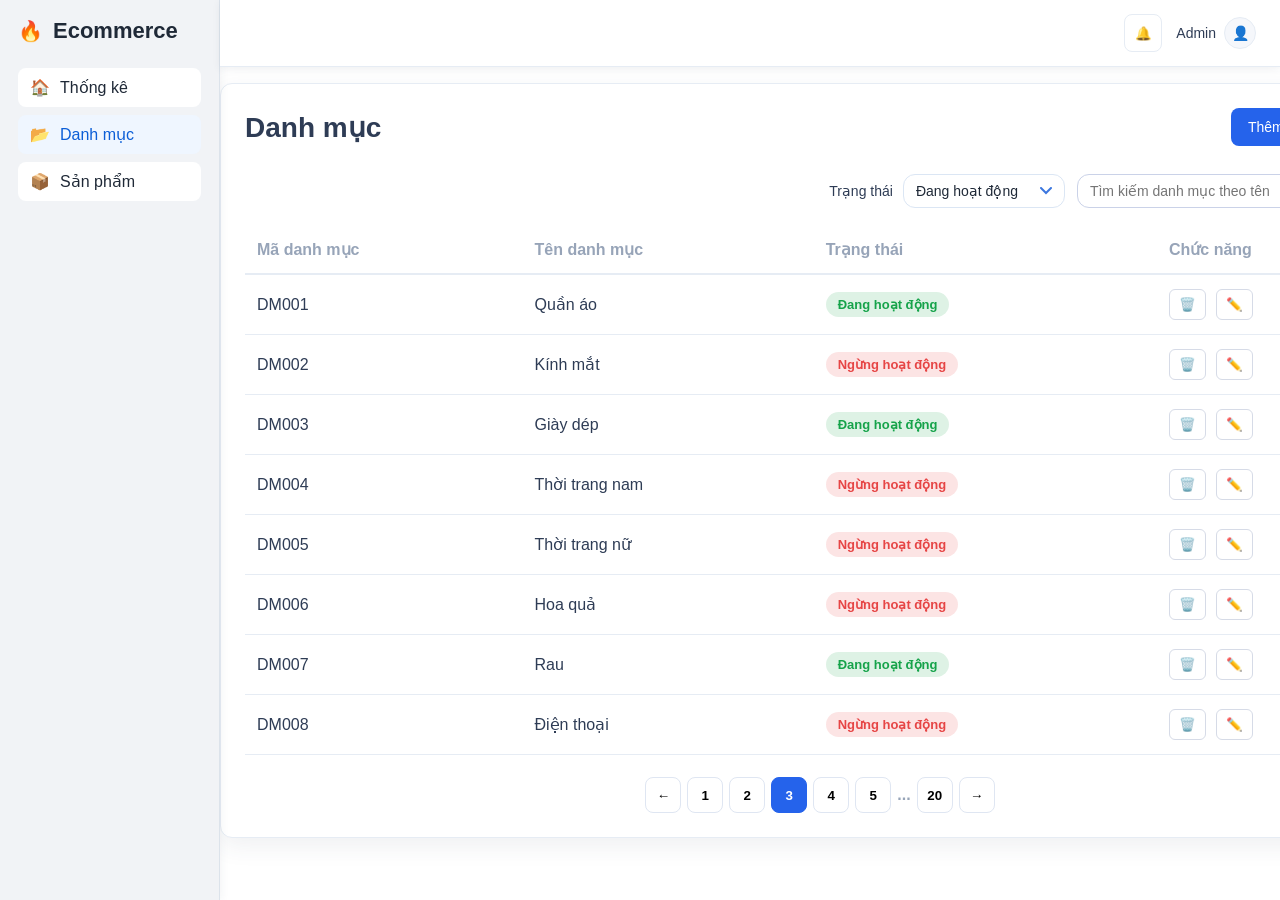
==== HTML/category-manager.html @ bc7134a8 "first commit" ====
<!DOCTYPE html>
<html lang="vi">
<head>
    <meta charset="UTF-8">
    <meta name="viewport" content="width=device-width, initial-scale=1.0">
    <title>Quản lý danh mục</title>
    <link rel="stylesheet" href="../CSS/category-manager.css">
</head>
<body>
    <div class="app-shell">
        <aside class="side-nav">
            <div class="brand">
                <span class="brand-icon">🔥</span>
                <h2>Ecommerce</h2>
            </div>
            <nav class="nav-list">
                <a href="#" class="nav-item">
                    <span class="nav-icon">🏠</span>
                    <span>Thống kê</span>
                </a>
                <a href="category-manager.html" class="nav-item active">
                    <span class="nav-icon">📂</span>
                    <span>Danh mục</span>
                </a>
                <a href="product-manager.html" class="nav-item">
                    <span class="nav-icon">📦</span>
                    <span>Sản phẩm</span>
                </a>
            </nav>
        </aside>

        <div class="content-area">
            <header class="app-header">
                <div class="header-left"></div>
                <div class="header-right">
                    <button class="icon-btn" aria-label="Thông báo">🔔</button>
                    <div class="profile">
                        <span class="profile-name">Admin</span>
                        <span class="profile-avatar" aria-label="Avatar người dùng">👤</span>
                    </div>
                </div>
            </header>

            <div class="category-page">
        <header class="page-header">
            <h1>Danh mục</h1>
            <button class="btn btn-primary">Thêm mới danh mục</button>
        </header>

        <section class="tools">
            <div class="filter">
                <label for="statusFilter">Trạng thái</label>
                <select id="statusFilter" name="statusFilter">
                    <option value="all">Tất cả</option>
                    <option value="active" selected>Đang hoạt động</option>
                    <option value="inactive">Ngừng hoạt động</option>
                </select> 
            </div>

            <div class="search">
                <input type="search" placeholder="Tìm kiếm danh mục theo tên" aria-label="Tìm kiếm danh mục">
                <button class="btn btn-secondary">Tìm</button>
            </div>
        </section>

        <table class="category-table">
            <thead>
                <tr>
                    <th>Mã danh mục</th>
                    <th>Tên danh mục</th>
                    <th>Trạng thái</th>
                    <th>Chức năng</th>
                </tr>
            </thead>
            <tbody>
                <tr>
                    <td>DM001</td>
                    <td>Quần áo</td>
                    <td><span class="badge active">Đang hoạt động</span></td>
                    <td>
                        <button class="action-btn delete" aria-label="Xóa"><span title="Xóa">🗑️</span></button>
                        <button class="action-btn edit" aria-label="Sửa"><span title="Sửa">✏️</span></button>
                    </td>
                </tr>
                <tr>
                    <td>DM002</td>
                    <td>Kính mắt</td>
                    <td><span class="badge inactive">Ngừng hoạt động</span></td>
                    <td>
                        <button class="action-btn delete" aria-label="Xóa"><span title="Xóa">🗑️</span></button>
                        <button class="action-btn edit" aria-label="Sửa"><span title="Sửa">✏️</span></button>
                    </td>
                </tr>
                <tr>
                    <td>DM003</td>
                    <td>Giày dép</td>
                    <td><span class="badge active">Đang hoạt động</span></td>
                    <td>
                        <button class="action-btn delete" aria-label="Xóa"><span title="Xóa">🗑️</span></button>
                        <button class="action-btn edit" aria-label="Sửa"><span title="Sửa">✏️</span></button>
                    </td>
                </tr>
                <tr>
                    <td>DM004</td>
                    <td>Thời trang nam</td>
                    <td><span class="badge inactive">Ngừng hoạt động</span></td>
                    <td>
                        <button class="action-btn delete" aria-label="Xóa"><span title="Xóa">🗑️</span></button>
                        <button class="action-btn edit" aria-label="Sửa"><span title="Sửa">✏️</span></button>
                    </td>
                </tr>
                <tr>
                    <td>DM005</td>
                    <td>Thời trang nữ</td>
                    <td><span class="badge inactive">Ngừng hoạt động</span></td>
                    <td>
                        <button class="action-btn delete" aria-label="Xóa"><span title="Xóa">🗑️</span></button>
                        <button class="action-btn edit" aria-label="Sửa"><span title="Sửa">✏️</span></button>
                    </td>
                </tr>
                <tr>
                    <td>DM006</td>
                    <td>Hoa quả</td>
                    <td><span class="badge inactive">Ngừng hoạt động</span></td>
                    <td>
                        <button class="action-btn delete" aria-label="Xóa"><span title="Xóa">🗑️</span></button>
                        <button class="action-btn edit" aria-label="Sửa"><span title="Sửa">✏️</span></button>
                    </td>
                </tr>
                <tr>
                    <td>DM007</td>
                    <td>Rau</td>
                    <td><span class="badge active">Đang hoạt động</span></td>
                    <td>
                        <button class="action-btn delete" aria-label="Xóa"><span title="Xóa">🗑️</span></button>
                        <button class="action-btn edit" aria-label="Sửa"><span title="Sửa">✏️</span></button>
                    </td>
                </tr>
                <tr>
                    <td>DM008</td>
                    <td>Điện thoại</td>
                    <td><span class="badge inactive">Ngừng hoạt động</span></td>
                    <td>
                        <button class="action-btn delete" aria-label="Xóa"><span title="Xóa">🗑️</span></button>
                        <button class="action-btn edit" aria-label="Sửa"><span title="Sửa">✏️</span></button>
                    </td>
                </tr>
            </tbody>
        </table>

        <nav class="pagination">
            <button class="page-btn">←</button>
            <button class="page-btn">1</button>
            <button class="page-btn">2</button>
            <button class="page-btn active">3</button>
            <button class="page-btn">4</button>
            <button class="page-btn">5</button>
            <span class="dots">...</span>
            <button class="page-btn">20</button>
            <button class="page-btn">→</button>
        </nav>
    </div>
</div> <!-- .content-area -->
</div> <!-- .app-shell -->
</body>
</html>
---- CSS/category-manager.css ----
:root {
  --bg: #f5f7fb;
  --surface: #ffffff;
  --text: #2e3c55;
  --muted: #97a4b8;
  --border: #e6ecf4;
  --primary: #2563eb;
  --primary-hover: #1e4fca;
  --danger: #e64545;
  --success: #16a34a;
  --gray-light: #f0f3f8;
}

* {
  box-sizing: border-box;
}

body {
  margin: 0;
  font-family: "Segoe UI", Tahoma, Geneva, Verdana, sans-serif;
  background: #ffffff;
  color: var(--text);
}

.app-shell {
  display: flex;
  min-height: 100vh;
  background: #ffffff;
}

.side-nav {
  width: 220px;
  padding: 18px;
  background: #f1f3f6;
  border-right: 1px solid #dce3eb;
  box-shadow: 2px 0 8px rgba(46, 60, 85, 0.05);
  position: sticky;
  top: 0;
  align-self: flex-start;
  height: 100vh;
}

.brand {
  display: flex;
  align-items: center;
  gap: 10px;
  margin-bottom: 24px;
}

.brand-icon {
  font-size: 20px;
}

.brand h2 {
  margin: 0;
  font-size: 22px;
  color: #1f2937;
}

.nav-list {
  display: flex;
  flex-direction: column;
  gap: 8px;
}

.nav-item {
  display: flex;
  align-items: center;
  gap: 10px;
  text-decoration: none;
  color: #1f2937;
  background: #fff;
  border-radius: 8px;
  padding: 10px 12px;
  font-weight: 500;
}

.nav-item:hover,
.nav-item.active {
  background: #eff6ff;
  color: #0b5ed7;
}

.nav-icon {
  font-size: 16px;
}

.content-area {
  width: calc(100% - 220px);
}

.app-header {
  width: 100%;
  background: #ffffff;
  border-bottom: 1px solid var(--border);
  box-shadow: 0 2px 8px rgba(46, 60, 85, 0.08);
  padding: 14px 24px;
  display: flex;
  justify-content: space-between;
  align-items: center;
  position: sticky;
  top: 0;
  z-index: 10;
}

.app-header .header-left h2 {
  margin: 0;
  font-size: 22px;
  font-weight: 700;
}

.header-right {
  display: flex;
  align-items: center;
  gap: 14px;
}

.icon-btn {
  border: 1px solid var(--border);
  border-radius: 8px;
  background: #fff;
  width: 38px;
  height: 38px;
  cursor: pointer;
}

.profile {
  display: flex;
  align-items: center;
  gap: 8px;
  font-size: 14px;
  color: var(--text);
}

.profile-avatar {
  width: 32px;
  height: 32px;
  display: inline-flex;
  align-items: center;
  justify-content: center;
  border-radius: 50%;
  border: 1px solid var(--border);
  background: #f5f7fb;
}

.category-page {
  width: min(1200px, 95vw);
  margin: 16px auto 30px;
  padding: 24px;
  background: var(--surface);
  border: 1px solid var(--border);
  border-radius: 12px;
  box-shadow: 0 8px 24px rgba(46, 60, 85, 0.08);
}

.page-header {
  display: flex;
  justify-content: space-between;
  align-items: center;
  margin-bottom: 26px;
}

.page-header h1 {
  margin: 0;
  font-size: 28px;
  font-weight: 700;
}

.btn {
  border: 1px solid transparent;
  border-radius: 8px;
  padding: 10px 16px;
  font-size: 14px;
  cursor: pointer;
  color: #fff;
}

.btn-primary {
  background: var(--primary);
}

.btn-primary:hover {
  background: var(--primary-hover);
}

.btn-secondary {
  background: #4b5563;
}

.btn-secondary:hover {
  background: #3f4f5f;
}

.tools {
  display: flex;
  justify-content: flex-end;
  align-items: center;
  gap: 12px;
  margin-bottom: 16px;
  flex-wrap: wrap;
}

.tools .filter,
.tools .search {
  margin: 0;
}

.tools .filter {
  display: flex;
  align-items: center;
  gap: 10px;
}

.filter,
.search {
  display: flex;
  align-items: center;
  gap: 10px;
}

.filter label,
.search input {
  font-size: 14px;
}

.filter select,
.search input {
  padding: 8px 12px;
  border-radius: 12px;
  border: 1px solid #dbe6f4;
  background: #ffffff;
  font-size: 14px;
  color: #1f2937;
}

.filter select {
  appearance: none;
  -webkit-appearance: none;
  -moz-appearance: none;
  background-image: url("data:image/svg+xml,%3Csvg xmlns='http://www.w3.org/2000/svg' width='12' height='8'%3E%3Cpath d='M1 1l5 5 5-5' stroke='%233c77df' stroke-width='2' fill='none' stroke-linecap='round'/%3E%3C/svg%3E");
  background-repeat: no-repeat;
  background-position: right 12px center;
  background-size: 12px 8px;
  padding-right: 36px;
}

.filter select:hover,
.search input:hover,
.filter select:focus,
.search input:focus {
  border-color: #a5c5f5;
  outline: none;
  box-shadow: 0 0 0 3px rgba(37, 99, 235, 0.12);
}

.search input {
  width: 250px;
  border: 1px solid #cad2e8;
}

.category-table {
  width: 100%;
  border-collapse: collapse;
  background: var(--surface);
}

.category-table thead th {
  text-align: left;
  font-weight: 600;
  color: var(--muted);
  border-bottom: 2px solid var(--border);
  padding: 14px 12px;
}

.category-table tbody tr:hover {
  background: var(--gray-light);
}

.category-table td {
  padding: 14px 12px;
  border-bottom: 1px solid var(--border);
  vertical-align: middle;
}

.badge {
  display: inline-flex;
  align-items: center;
  justify-content: center;
  border-radius: 999px;
  padding: 5px 12px;
  font-weight: 600;
  font-size: 13px;
  color: #fff;
}

.badge.active {
  background: rgba(22, 163, 74, 0.14);
  color: #16a34a;
}

.badge.inactive {
  background: rgba(230, 69, 69, 0.14);
  color: #e64545;
}

.action-btn {
  border: 1px solid #d6dbe7;
  border-radius: 6px;
  padding: 7px 9px;
  background: #fff;
  cursor: pointer;
  margin-right: 6px;
  color: #586275;
}

.action-btn:last-child {
  margin-right: 0;
}

.action-btn:hover {
  background: #eff3fb;
}

.action-btn.delete:hover {
  color: #e64545;
  border-color: rgba(230, 69, 69, 0.3);
}

.action-btn.edit:hover {
  color: #d97706;
  border-color: rgba(217, 119, 6, 0.3);
}

.pagination {
  display: flex;
  gap: 6px;
  justify-content: center;
  align-items: center;
  margin-top: 22px;
  flex-wrap: wrap;
}

.page-btn {
  width: 36px;
  height: 36px;
  border: 1px solid #dfe6f2;
  border-radius: 8px;
  background: #fff;
  font-weight: 600;
  cursor: pointer;
}

.page-btn.active,
.page-btn:hover {
  background: var(--primary);
  border-color: var(--primary);
  color: #fff;
}

.dots {
  font-weight: 700;
  color: var(--muted);
}

@media (max-width: 900px) {
  .category-page {
    width: 98vw;
    margin: 18px auto;
    padding: 16px;
  }

  .tools {
    flex-direction: column;
    align-items: flex-start;
  }

  .search input {
    width: 100%;
  }
}
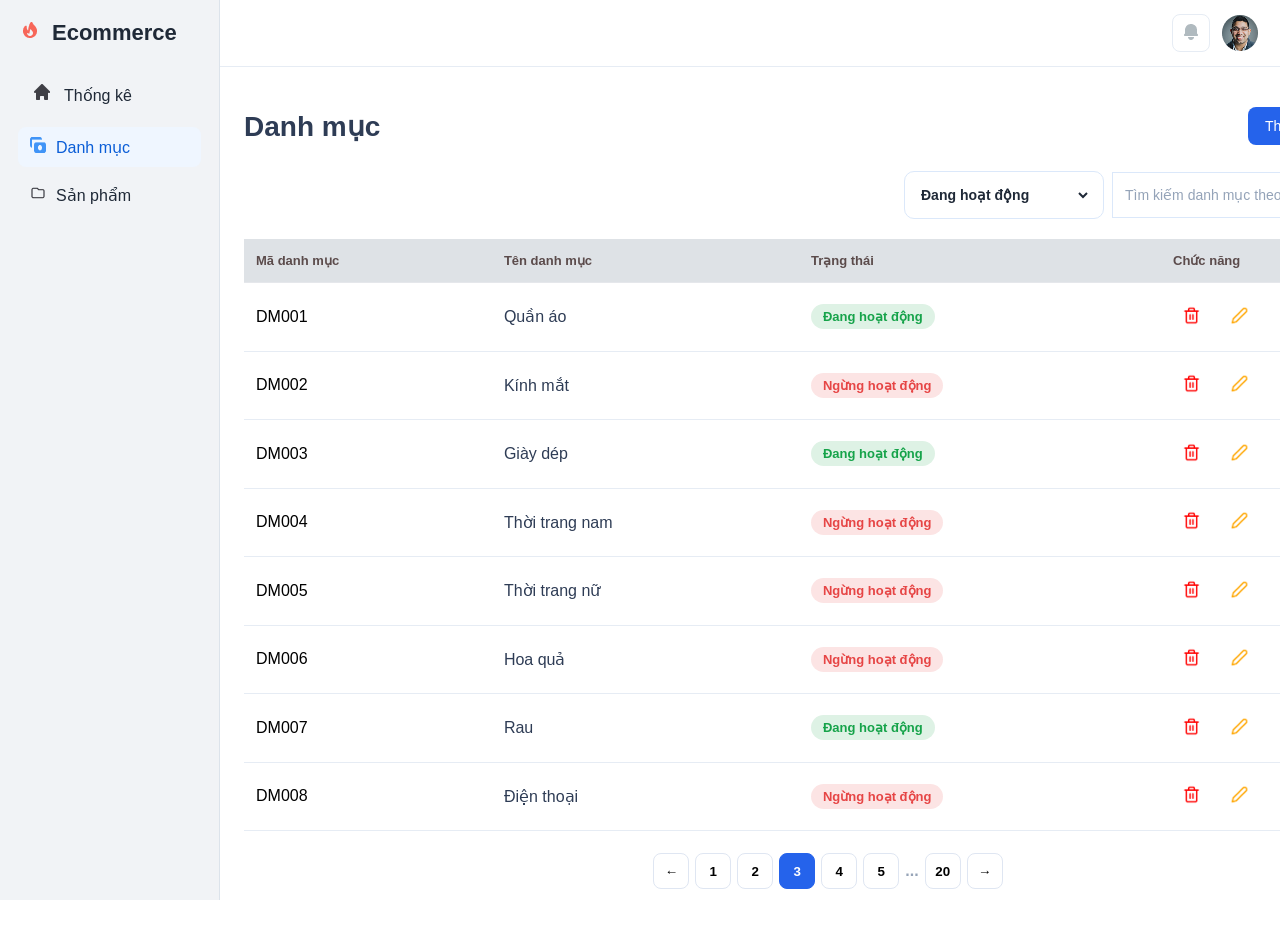
==== commit bc0dd107: "big project" ====
--- a/HTML/category-manager.html
+++ b/HTML/category-manager.html
@@ -6,24 +6,25 @@
     <title>Quản lý danh mục</title>
     <link rel="stylesheet" href="../CSS/category-manager.css">
 </head>
+<script></script>
 <body>
     <div class="app-shell">
         <aside class="side-nav">
             <div class="brand">
-                <span class="brand-icon">🔥</span>
+                <span class="brand-icon"><img src="../icon/Fire.png" alt=""></span>
                 <h2>Ecommerce</h2>
             </div>
             <nav class="nav-list">
-                <a href="#" class="nav-item">
-                    <span class="nav-icon">🏠</span>
+                <a href="statistics.html" class="nav-item">
+                    <span class="nav-icon"><img src="../icon/Home.png" alt=""></span>
                     <span>Thống kê</span>
                 </a>
                 <a href="category-manager.html" class="nav-item active">
-                    <span class="nav-icon">📂</span>
+                    <span class="nav-icon"><img src="../icon/Vector.png" alt=""></span>
                     <span>Danh mục</span>
                 </a>
                 <a href="product-manager.html" class="nav-item">
-                    <span class="nav-icon">📦</span>
+                    <span class="nav-icon"><img src="../icon/folder.png" alt=""></span>
                     <span>Sản phẩm</span>
                 </a>
             </nav>
@@ -33,10 +34,9 @@
             <header class="app-header">
                 <div class="header-left"></div>
                 <div class="header-right">
-                    <button class="icon-btn" aria-label="Thông báo">🔔</button>
+                    <button class="icon-btn" aria-label="Thông báo"><img src="../icon/Bell.png" alt=""></button>
                     <div class="profile">
-                        <span class="profile-name">Admin</span>
-                        <span class="profile-avatar" aria-label="Avatar người dùng">👤</span>
+                        <span class="profile-avatar" aria-label="Avatar người dùng"><img src="../picture/Ellipse 6.png" alt=""></span>
                     </div>
                 </div>
             </header>
@@ -44,28 +44,28 @@
             <div class="category-page">
         <header class="page-header">
             <h1>Danh mục</h1>
-            <button class="btn btn-primary">Thêm mới danh mục</button>
-        </header>
-
-        <section class="tools">
+           <a href="#categoryModal" class="btn btn-primary"> Thêm mới danh mục</a>
+        </header> 
+
+        <section class="tools"> 
             <div class="filter">
-                <label for="statusFilter">Trạng thái</label>
-                <select id="statusFilter" name="statusFilter">
-                    <option value="all">Tất cả</option>
+                <select id="statusFilter" name="statusFilter" aria-label="Trạng thái">
                     <option value="active" selected>Đang hoạt động</option>
                     <option value="inactive">Ngừng hoạt động</option>
-                </select> 
+                    <option value="all">Tất cả</option>
+                </select>
+                <span class="status-chip">• Đang hoạt động</span>
             </div>
 
             <div class="search">
                 <input type="search" placeholder="Tìm kiếm danh mục theo tên" aria-label="Tìm kiếm danh mục">
-                <button class="btn btn-secondary">Tìm</button>
+                <span class="search-icon"><img src="../icon/Shape.png" alt=""></span>
             </div>
         </section>
 
         <table class="category-table">
             <thead>
-                <tr>
+                <tr >
                     <th>Mã danh mục</th>
                     <th>Tên danh mục</th>
                     <th>Trạng thái</th>
@@ -78,8 +78,8 @@
                     <td>Quần áo</td>
                     <td><span class="badge active">Đang hoạt động</span></td>
                     <td>
-                        <button class="action-btn delete" aria-label="Xóa"><span title="Xóa">🗑️</span></button>
-                        <button class="action-btn edit" aria-label="Sửa"><span title="Sửa">✏️</span></button>
+                        <button class="action-btn delete" aria-label="Xóa"><span title="Xóa"><img src="../icon/Button.png" alt=""></span></button>
+                        <button class="action-btn edit" aria-label="Sửa"><span title="Sửa"><img src="../icon/Button (1).png" alt=""></span></button>
                     </td>
                 </tr>
                 <tr>
@@ -87,8 +87,8 @@
                     <td>Kính mắt</td>
                     <td><span class="badge inactive">Ngừng hoạt động</span></td>
                     <td>
-                        <button class="action-btn delete" aria-label="Xóa"><span title="Xóa">🗑️</span></button>
-                        <button class="action-btn edit" aria-label="Sửa"><span title="Sửa">✏️</span></button>
+                        <button class="action-btn delete" aria-label="Xóa"><span title="Xóa"><img src="../icon/Button.png" alt=""></span></button>
+                        <button class="action-btn edit" aria-label="Sửa"><span title="Sửa"><img src="../icon/Button (1).png" alt=""></span></button>
                     </td>
                 </tr>
                 <tr>
@@ -96,8 +96,8 @@
                     <td>Giày dép</td>
                     <td><span class="badge active">Đang hoạt động</span></td>
                     <td>
-                        <button class="action-btn delete" aria-label="Xóa"><span title="Xóa">🗑️</span></button>
-                        <button class="action-btn edit" aria-label="Sửa"><span title="Sửa">✏️</span></button>
+                        <button class="action-btn delete" aria-label="Xóa"><span title="Xóa"><img src="../icon/Button.png" alt=""></span></button>
+                        <button class="action-btn edit" aria-label="Sửa"><span title="Sửa"><img src="../icon/Button (1).png" alt=""></span></button>
                     </td>
                 </tr>
                 <tr>
@@ -105,8 +105,8 @@
                     <td>Thời trang nam</td>
                     <td><span class="badge inactive">Ngừng hoạt động</span></td>
                     <td>
-                        <button class="action-btn delete" aria-label="Xóa"><span title="Xóa">🗑️</span></button>
-                        <button class="action-btn edit" aria-label="Sửa"><span title="Sửa">✏️</span></button>
+                        <button class="action-btn delete" aria-label="Xóa"><span title="Xóa"><img src="../icon/Button.png" alt=""></span></button>
+                        <button class="action-btn edit" aria-label="Sửa"><span title="Sửa"><img src="../icon/Button (1).png" alt=""></span></button>
                     </td>
                 </tr>
                 <tr>
@@ -114,8 +114,8 @@
                     <td>Thời trang nữ</td>
                     <td><span class="badge inactive">Ngừng hoạt động</span></td>
                     <td>
-                        <button class="action-btn delete" aria-label="Xóa"><span title="Xóa">🗑️</span></button>
-                        <button class="action-btn edit" aria-label="Sửa"><span title="Sửa">✏️</span></button>
+                        <button class="action-btn delete" aria-label="Xóa"><span title="Xóa"><img src="../icon/Button.png" alt=""></span></button>
+                        <button class="action-btn edit" aria-label="Sửa"><span title="Sửa"><img src="../icon/Button (1).png" alt=""></span></button>
                     </td>
                 </tr>
                 <tr>
@@ -123,8 +123,8 @@
                     <td>Hoa quả</td>
                     <td><span class="badge inactive">Ngừng hoạt động</span></td>
                     <td>
-                        <button class="action-btn delete" aria-label="Xóa"><span title="Xóa">🗑️</span></button>
-                        <button class="action-btn edit" aria-label="Sửa"><span title="Sửa">✏️</span></button>
+                        <button class="action-btn delete" aria-label="Xóa"><span title="Xóa"><img src="../icon/Button.png" alt=""></span></button>
+                        <button class="action-btn edit" aria-label="Sửa"><span title="Sửa"><img src="../icon/Button (1).png" alt=""></span></button>
                     </td>
                 </tr>
                 <tr>
@@ -132,8 +132,8 @@
                     <td>Rau</td>
                     <td><span class="badge active">Đang hoạt động</span></td>
                     <td>
-                        <button class="action-btn delete" aria-label="Xóa"><span title="Xóa">🗑️</span></button>
-                        <button class="action-btn edit" aria-label="Sửa"><span title="Sửa">✏️</span></button>
+                        <button class="action-btn delete" aria-label="Xóa"><span title="Xóa"><img src="../icon/Button.png" alt=""></span></button>
+                        <button class="action-btn edit" aria-label="Sửa"><span title="Sửa"><img src="../icon/Button (1).png" alt=""></span></button>
                     </td>
                 </tr>
                 <tr>
@@ -141,8 +141,8 @@
                     <td>Điện thoại</td>
                     <td><span class="badge inactive">Ngừng hoạt động</span></td>
                     <td>
-                        <button class="action-btn delete" aria-label="Xóa"><span title="Xóa">🗑️</span></button>
-                        <button class="action-btn edit" aria-label="Sửa"><span title="Sửa">✏️</span></button>
+                        <button class="action-btn delete" aria-label="Xóa"><span title="Xóa"><img src="../icon/Button.png" alt=""></span></button>
+                        <button class="action-btn edit" aria-label="Sửa"><span title="Sửa"><img src="../icon/Button (1).png" alt=""></span></button>
                     </td>
                 </tr>
             </tbody>
@@ -160,7 +160,60 @@
             <button class="page-btn">→</button>
         </nav>
     </div>
-</div> <!-- .content-area -->
-</div> <!-- .app-shell -->
+</div> 
+</div> 
+<!-- THÊM DANH MỤC -->
+<div id="categoryModal" class="modal">
+    <div class="modal-box">
+
+        <div class="modal-header">
+            <h2>Thêm mới danh mục</h2>
+
+            <!-- nút X -->
+           <a href="" class="close-btn">&times;</a>
+        </div>
+
+        <div class="modal-body">
+
+            <label>Mã danh mục <span class="required">*</span></label>
+            <input type="text" placeholder="Nhập mã danh mục">
+
+            <label>Tên danh mục <span class="required">*</span></label>
+            <input type="text" placeholder="Nhập tên danh mục">
+
+            <label>Trạng thái</label>
+
+            <div class="radio-group">
+                <label>
+                    <input type="radio" name="status" checked>
+                    Đang hoạt động
+                </label>
+
+                <label>
+                    <input type="radio" name="status">
+                    Ngừng hoạt động
+                </label>
+            </div>
+
+        </div>
+
+        <div class="modal-footer">
+
+            <a href="#" class="btn btn-secondary">
+                HỦY
+            </a>
+
+            <button class="btn btn-primary">
+                Thêm
+            </button>
+
+        </div>
+
+    </div>
+</div>
+
+
+
 </body>
-</html>+</html>
+
--- a/CSS/category-manager.css
+++ b/CSS/category-manager.css
@@ -1,5 +1,5 @@
 :root {
-  --bg: #f5f7fb;
+  --bg: #ffffff;
   --surface: #ffffff;
   --text: #2e3c55;
   --muted: #97a4b8;
@@ -8,7 +8,7 @@
   --primary-hover: #1e4fca;
   --danger: #e64545;
   --success: #16a34a;
-  --gray-light: #f0f3f8;
+  --gray-light: #ffffff;
 }
 
 * {
@@ -31,9 +31,8 @@
 .side-nav {
   width: 220px;
   padding: 18px;
-  background: #f1f3f6;
-  border-right: 1px solid #dce3eb;
-  box-shadow: 2px 0 8px rgba(46, 60, 85, 0.05);
+  background:   #f1f3f6;
+  border-right: 1px solid #dce3eb;;
   position: sticky;
   top: 0;
   align-self: flex-start;
@@ -69,7 +68,6 @@
   gap: 10px;
   text-decoration: none;
   color: #1f2937;
-  background: #fff;
   border-radius: 8px;
   padding: 10px 12px;
   font-weight: 500;
@@ -93,7 +91,6 @@
   width: 100%;
   background: #ffffff;
   border-bottom: 1px solid var(--border);
-  box-shadow: 0 2px 8px rgba(46, 60, 85, 0.08);
   padding: 14px 24px;
   display: flex;
   justify-content: space-between;
@@ -144,13 +141,11 @@
 }
 
 .category-page {
-  width: min(1200px, 95vw);
+  width: min(1300px, 95vw);
   margin: 16px auto 30px;
   padding: 24px;
   background: var(--surface);
-  border: 1px solid var(--border);
   border-radius: 12px;
-  box-shadow: 0 8px 24px rgba(46, 60, 85, 0.08);
 }
 
 .page-header {
@@ -195,9 +190,18 @@
   display: flex;
   justify-content: flex-end;
   align-items: center;
-  gap: 12px;
-  margin-bottom: 16px;
+  gap: 8px;
+  margin-bottom: 20px;
   flex-wrap: wrap;
+}
+
+.search {
+  order: 2;
+}
+
+.filter {
+  order: 2;
+  margin-left: 6px;
 }
 
 .tools .filter,
@@ -205,17 +209,13 @@
   margin: 0;
 }
 
-.tools .filter {
-  display: flex;
-  align-items: center;
-  gap: 10px;
-}
-
-.filter,
-.search {
-  display: flex;
-  align-items: center;
-  gap: 10px;
+.tools .filter,
+.tools .search {
+  display: flex;
+  align-items: center;
+  background: #ffffff;
+  border: 1px solid #dbe8fa;
+  padding: 8px 12px;
 }
 
 .filter label,
@@ -223,39 +223,79 @@
   font-size: 14px;
 }
 
-.filter select,
+.filter {
+  width: 200px;
+  min-width: 200px;
+  display: flex;
+  align-items: center;
+  background: #fff;
+  padding: 6px 10px;
+  border-radius: 10px;
+}
+
+.filter select {
+  width: 100%;
+  background: #f8fbff;
+  color: #0f172a;
+  font-weight: 700;
+  font-size: 15px;
+  background-repeat: no-repeat;
+  background-position: right 11px center;
+  border: none;
+}
+
+.filter select:focus {
+  outline: none;
+}
+
+.status-chip {
+  display: none;
+}
+
+.search {
+  width: 300px;
+  min-width: 200px;
+}
+
+.search-icon {
+  font-size: 16px;
+  color: #6b7280;
+  margin-right: 6px;
+}
+
 .search input {
-  padding: 8px 12px;
-  border-radius: 12px;
-  border: 1px solid #dbe6f4;
-  background: #ffffff;
+  border: none;
+  background: transparent;
+  width: 100%;
+  padding: 6px 0;
   font-size: 14px;
   color: #1f2937;
-}
-
-.filter select {
-  appearance: none;
-  -webkit-appearance: none;
-  -moz-appearance: none;
-  background-image: url("data:image/svg+xml,%3Csvg xmlns='http://www.w3.org/2000/svg' width='12' height='8'%3E%3Cpath d='M1 1l5 5 5-5' stroke='%233c77df' stroke-width='2' fill='none' stroke-linecap='round'/%3E%3C/svg%3E");
-  background-repeat: no-repeat;
-  background-position: right 12px center;
-  background-size: 12px 8px;
-  padding-right: 36px;
-}
-
-.filter select:hover,
-.search input:hover,
-.filter select:focus,
+  outline: none;
+}
+
+.search input::placeholder {
+  color: #94a3b8;
+}
+
+.tools .filter select {
+  border: none;
+  background: transparent;
+  font-size: 14px;
+  color: #1f2937;
+  outline: none;
+  padding: 6px 0;
+  min-width: 160px;
+}
+
+.tools .filter select:focus,
 .search input:focus {
-  border-color: #a5c5f5;
   outline: none;
-  box-shadow: 0 0 0 3px rgba(37, 99, 235, 0.12);
-}
+}
+
 
 .search input {
   width: 250px;
-  border: 1px solid #cad2e8;
+  border: none;
 }
 
 .category-table {
@@ -265,10 +305,9 @@
 }
 
 .category-table thead th {
+  color: rgb(91, 75, 75);
   text-align: left;
-  font-weight: 600;
-  color: var(--muted);
-  border-bottom: 2px solid var(--border);
+  font-weight: 500px;
   padding: 14px 12px;
 }
 
@@ -280,6 +319,11 @@
   padding: 14px 12px;
   border-bottom: 1px solid var(--border);
   vertical-align: middle;
+}
+
+.category-table tbody tr td:first-child {
+  color: black;
+  font-weight: 400;
 }
 
 .badge {
@@ -304,31 +348,51 @@
 }
 
 .action-btn {
-  border: 1px solid #d6dbe7;
-  border-radius: 6px;
-  padding: 7px 9px;
-  background: #fff;
+  width: 36px;
+  height: 36px;
+  border: none ;
+  border-radius: none;
+  background: #ffffff;
+  display: inline-flex;
+  align-items: center;
+  justify-content: center;
+  padding: 0;
   cursor: pointer;
-  margin-right: 6px;
-  color: #586275;
+  margin-right: 8px;
+  transition: all 0.2s ease;
 }
 
 .action-btn:last-child {
   margin-right: 0;
 }
 
+.action-btn img {
+  width: 35px;
+  height: 35px;
+  display: block;
+}
+
 .action-btn:hover {
-  background: #eff3fb;
+  background: #f2f7ff;
+  border-color: #cfe2ff;
 }
 
 .action-btn.delete:hover {
-  color: #e64545;
+  background: rgba(230, 69, 69, 0.12);
   border-color: rgba(230, 69, 69, 0.3);
 }
 
 .action-btn.edit:hover {
-  color: #d97706;
+  background: rgba(217, 119, 6, 0.12);
   border-color: rgba(217, 119, 6, 0.3);
+}
+
+.action-btn.delete {
+  border-color: #f5c6cb;
+}
+
+.action-btn.edit {
+  border-color: #f6e0b4;
 }
 
 .pagination {
@@ -363,6 +427,23 @@
 }
 
 @media (max-width: 900px) {
+  .app-shell {
+    flex-direction: column;
+  }
+
+  .side-nav {
+    width: 100%;
+    height: auto;
+    position: relative;
+    top: auto;
+    border-right: none;
+    border-bottom: 1px solid var(--border);
+  }
+
+  .content-area {
+    width: 100%;
+  }
+
   .category-page {
     width: 98vw;
     margin: 18px auto;
@@ -378,3 +459,126 @@
     width: 100%;
   }
 }
+
+@media (max-width: 768px) {
+  .nav-list {
+    flex-direction: row;
+    flex-wrap: wrap;
+    overflow-x: auto;
+    gap: 4px;
+  }
+
+  .nav-item {
+    justify-content: center;
+    padding: 10px 8px;
+    font-size: 14px;
+    flex: 1 1 auto;
+  }
+
+  .brand h2 {
+    font-size: 18px;
+  }
+
+  .app-header {
+    padding: 10px 14px;
+  }
+
+  .profile-avatar {
+    width: 28px;
+    height: 28px;
+  }
+}
+
+.category-table th {
+  text-align: left;
+  padding: 14px 20px;
+  font-size: 13px;
+  color: #667085;
+  border-bottom: 1px solid #E5E7EB;
+  background-color: #dee2e6;
+}
+
+/* ===== MODAL ===== */
+
+.modal {
+  position: fixed;
+  top: 0;
+  left: 0;
+  width: 100%;
+  height: 100%;
+  background: rgba(0,0,0,0.3);
+
+  display: none;
+  justify-content: center;
+  align-items: center;
+
+  z-index: 999;
+}
+
+/* Khi click nút -> hiện modal */
+.modal:target {
+  display: flex;
+}
+
+.modal-box {
+  width: 700px;
+  background: #fff;
+  border-radius: 12px;
+  padding: 24px;
+}
+
+.modal-header {
+  display: flex;
+  justify-content: space-between;
+  align-items: center;
+}
+
+.modal-header h2 {
+  margin: 0;
+}
+
+.close-btn {
+  font-size: 22px;
+  text-decoration: none;
+  color: black;
+  cursor: pointer;
+}
+
+.modal-body label {
+  display: block;
+  margin-top: 12px;
+  font-weight: 600;
+}
+
+.modal-body input[type="text"] {
+  width: 100%;
+  height: 42px;
+  margin-top: 6px;
+  padding-left: 10px;
+
+  border-radius: 8px;
+  border: 1px solid #e6ecf4;
+}
+
+.radio-group {
+  margin-top: 10px;
+  display: flex;
+  gap: 20px;
+}
+
+.modal-footer {
+  margin-top: 24px;
+  display: flex;
+  justify-content: flex-end;
+  gap: 10px;
+}
+
+.required {
+  color: red;
+}
+.btn-primary {
+    text-decoration: none; /* bỏ gạch chân */
+}
+.btn {
+    text-decoration: none;
+}
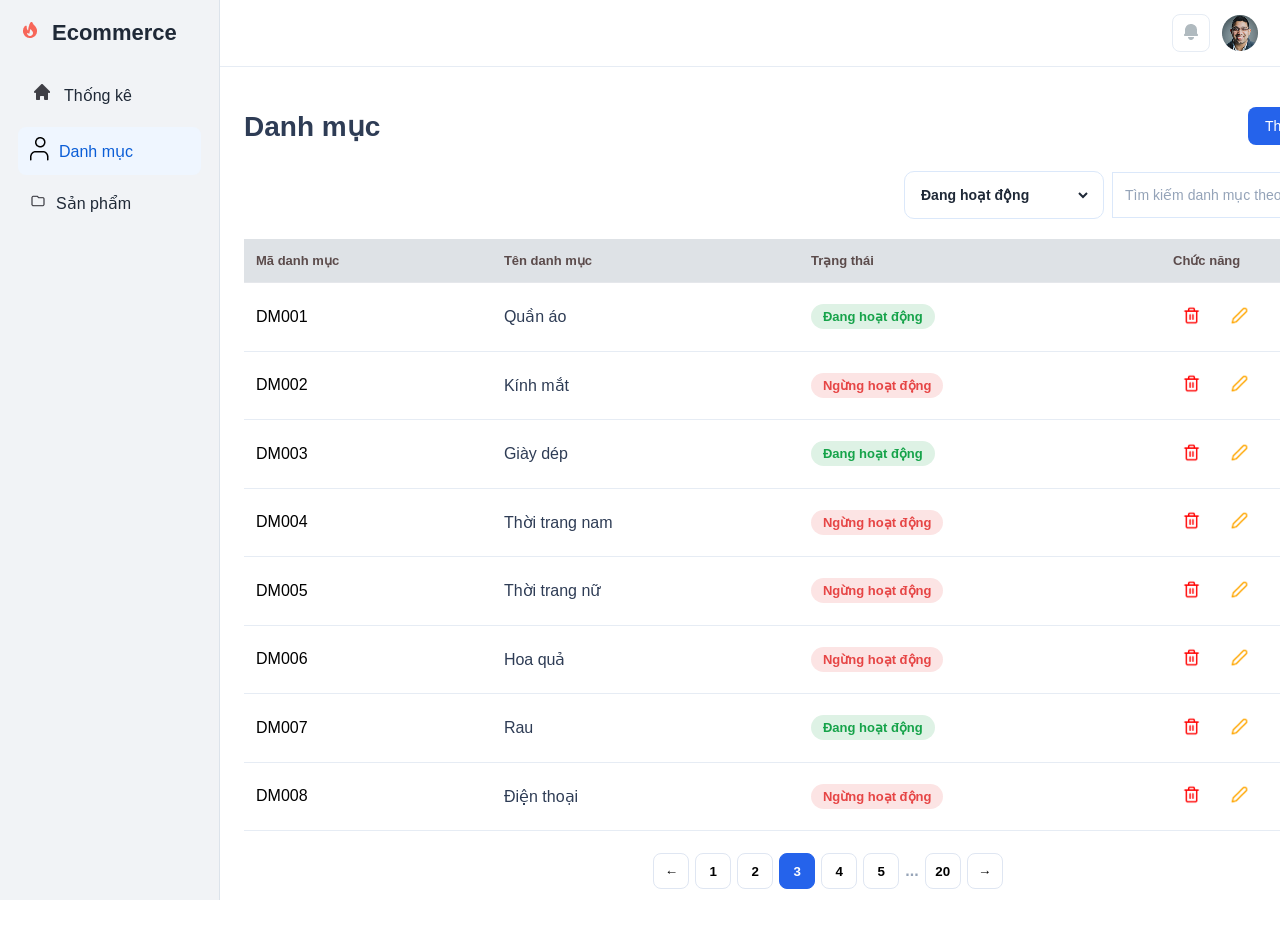
==== commit 26ca8b40: "BIG PROJECT" ====
--- a/HTML/category-manager.html
+++ b/HTML/category-manager.html
@@ -79,7 +79,7 @@
                     <td><span class="badge active">Đang hoạt động</span></td>
                     <td>
                         <button class="action-btn delete" aria-label="Xóa"><span title="Xóa"><img src="../icon/Button.png" alt=""></span></button>
-                        <button class="action-btn edit" aria-label="Sửa"><span title="Sửa"><img src="../icon/Button (1).png" alt=""></span></button>
+                        <a href="#updateCatalog" class="action-btn edit"> <img src="../icon/Button (1).png" alt=""></a>
                     </td>
                 </tr>
                 <tr>
@@ -88,7 +88,7 @@
                     <td><span class="badge inactive">Ngừng hoạt động</span></td>
                     <td>
                         <button class="action-btn delete" aria-label="Xóa"><span title="Xóa"><img src="../icon/Button.png" alt=""></span></button>
-                        <button class="action-btn edit" aria-label="Sửa"><span title="Sửa"><img src="../icon/Button (1).png" alt=""></span></button>
+                        <a href="#updateCatalog" class="action-btn edit"> <img src="../icon/Button (1).png" alt=""></a>
                     </td>
                 </tr>
                 <tr>
@@ -97,7 +97,7 @@
                     <td><span class="badge active">Đang hoạt động</span></td>
                     <td>
                         <button class="action-btn delete" aria-label="Xóa"><span title="Xóa"><img src="../icon/Button.png" alt=""></span></button>
-                        <button class="action-btn edit" aria-label="Sửa"><span title="Sửa"><img src="../icon/Button (1).png" alt=""></span></button>
+                        <a href="#updateCatalog" class="action-btn edit"> <img src="../icon/Button (1).png" alt=""></a>
                     </td>
                 </tr>
                 <tr>
@@ -106,7 +106,7 @@
                     <td><span class="badge inactive">Ngừng hoạt động</span></td>
                     <td>
                         <button class="action-btn delete" aria-label="Xóa"><span title="Xóa"><img src="../icon/Button.png" alt=""></span></button>
-                        <button class="action-btn edit" aria-label="Sửa"><span title="Sửa"><img src="../icon/Button (1).png" alt=""></span></button>
+                        <a href="#updateCatalog" class="action-btn edit"> <img src="../icon/Button (1).png" alt=""></a>
                     </td>
                 </tr>
                 <tr>
@@ -115,7 +115,7 @@
                     <td><span class="badge inactive">Ngừng hoạt động</span></td>
                     <td>
                         <button class="action-btn delete" aria-label="Xóa"><span title="Xóa"><img src="../icon/Button.png" alt=""></span></button>
-                        <button class="action-btn edit" aria-label="Sửa"><span title="Sửa"><img src="../icon/Button (1).png" alt=""></span></button>
+                       <a href="#updateCatalog" class="action-btn edit"> <img src="../icon/Button (1).png" alt=""></a>
                     </td>
                 </tr>
                 <tr>
@@ -124,7 +124,7 @@
                     <td><span class="badge inactive">Ngừng hoạt động</span></td>
                     <td>
                         <button class="action-btn delete" aria-label="Xóa"><span title="Xóa"><img src="../icon/Button.png" alt=""></span></button>
-                        <button class="action-btn edit" aria-label="Sửa"><span title="Sửa"><img src="../icon/Button (1).png" alt=""></span></button>
+                        <a href="#updateCatalog" class="action-btn edit"> <img src="../icon/Button (1).png" alt=""></a>
                     </td>
                 </tr>
                 <tr>
@@ -133,7 +133,7 @@
                     <td><span class="badge active">Đang hoạt động</span></td>
                     <td>
                         <button class="action-btn delete" aria-label="Xóa"><span title="Xóa"><img src="../icon/Button.png" alt=""></span></button>
-                        <button class="action-btn edit" aria-label="Sửa"><span title="Sửa"><img src="../icon/Button (1).png" alt=""></span></button>
+                        <a href="#updateCatalog" class="action-btn edit"> <img src="../icon/Button (1).png" alt=""></a>
                     </td>
                 </tr>
                 <tr>
@@ -142,7 +142,7 @@
                     <td><span class="badge inactive">Ngừng hoạt động</span></td>
                     <td>
                         <button class="action-btn delete" aria-label="Xóa"><span title="Xóa"><img src="../icon/Button.png" alt=""></span></button>
-                        <button class="action-btn edit" aria-label="Sửa"><span title="Sửa"><img src="../icon/Button (1).png" alt=""></span></button>
+                        <a href="#updateCatalog" class="action-btn edit"> <img src="../icon/Button (1).png" alt=""></a>
                     </td>
                 </tr>
             </tbody>
@@ -212,6 +212,55 @@
     </div>
 </div>
 
+<!-- cập nhật DANH MỤC -->
+<div id="updateCatalog" class="modal">
+    <div class="modal-box">
+
+        <div class="modal-header">
+            <h2>cập nhật danh mục</h2>
+
+            <!-- nút X -->
+           <a href="" class="close-btn">&times;</a>
+        </div>
+
+        <div class="modal-body">
+
+            <label>Mã danh mục <span class="required">*</span></label>
+            <input type="text" placeholder="Nhập mã danh mục">
+
+            <label>Tên danh mục <span class="required">*</span></label>
+            <input type="text" placeholder="Nhập tên danh mục">
+
+            <label>Trạng thái</label>
+
+            <div class="radio-group">
+                <label>
+                    <input type="radio" name="status" checked>
+                    Đang hoạt động
+                </label>
+
+                <label>
+                    <input type="radio" name="status">
+                    Ngừng hoạt động
+                </label>
+            </div>
+
+        </div>
+
+        <div class="modal-footer">
+
+            <a href="#" class="btn btn-secondary">
+                HỦY
+            </a>
+
+            <button class="btn btn-primary">
+                Thêm
+            </button>
+
+        </div>
+
+    </div>
+</div>
 
 
 </body>
--- a/CSS/category-manager.css
+++ b/CSS/category-manager.css
@@ -146,6 +146,7 @@
   padding: 24px;
   background: var(--surface);
   border-radius: 12px;
+  background-color: none;
 }
 
 .page-header {
@@ -514,7 +515,6 @@
 
   z-index: 999;
 }
-
 /* Khi click nút -> hiện modal */
 .modal:target {
   display: flex;
@@ -522,6 +522,7 @@
 
 .modal-box {
   width: 700px;
+  height: 417px;
   background: #fff;
   border-radius: 12px;
   padding: 24px;
@@ -566,6 +567,7 @@
   gap: 20px;
 }
 
+
 .modal-footer {
   margin-top: 24px;
   display: flex;
@@ -573,12 +575,12 @@
   gap: 10px;
 }
 
-.required {
-  color: red;
-}
+
 .btn-primary {
     text-decoration: none; /* bỏ gạch chân */
 }
 .btn {
     text-decoration: none;
-}+}
+
+
